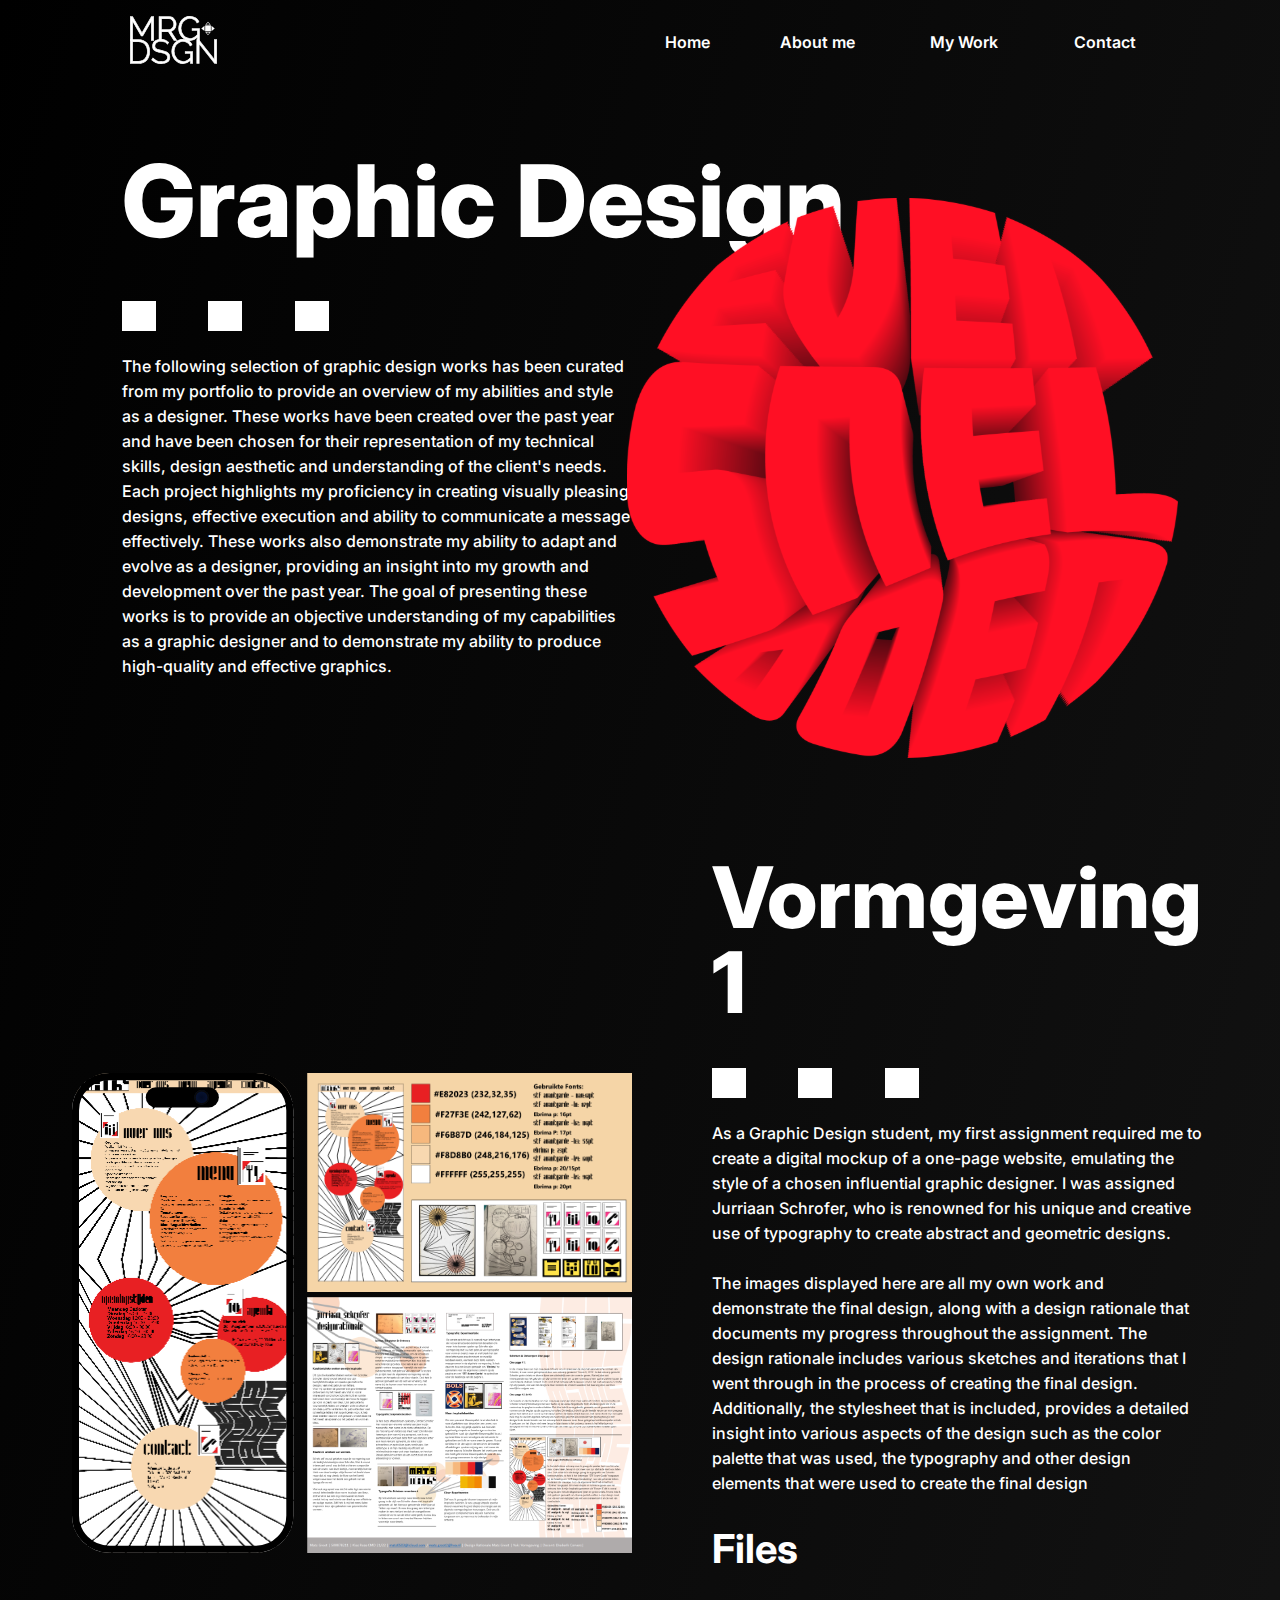
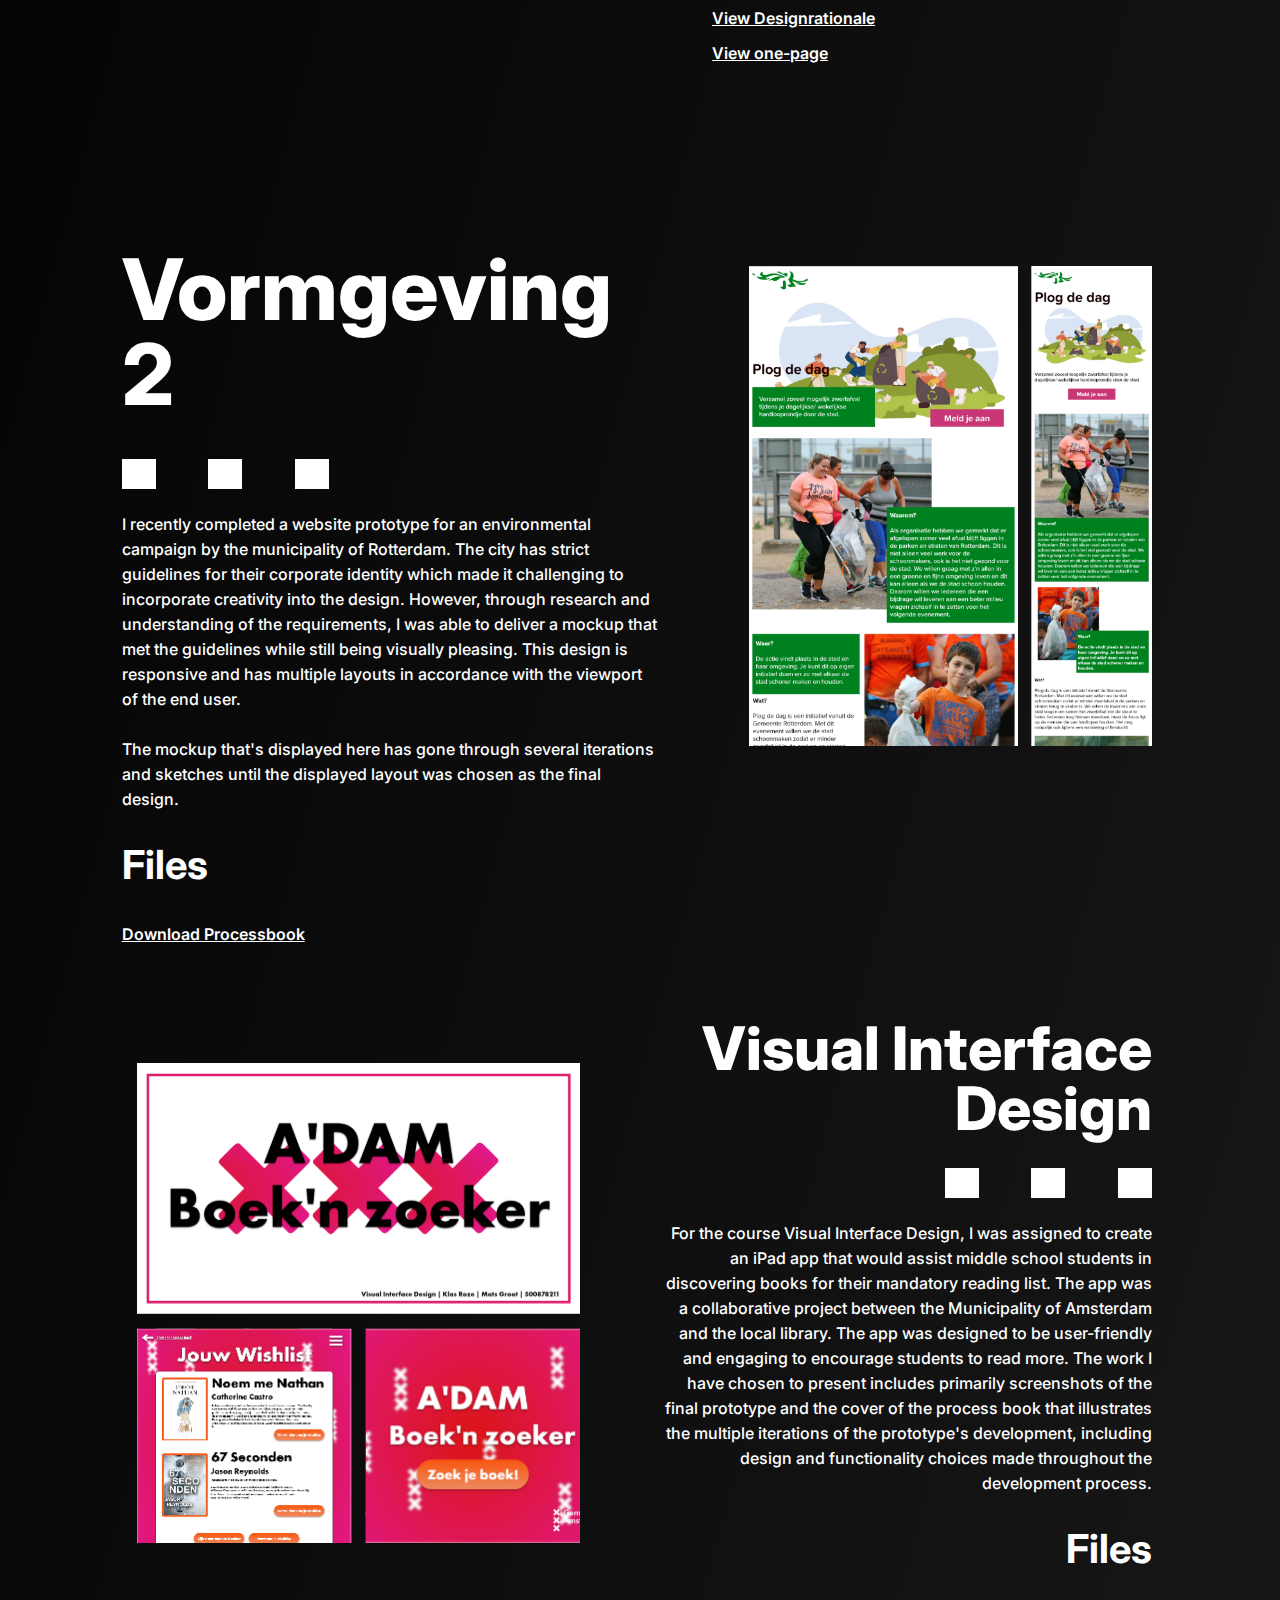
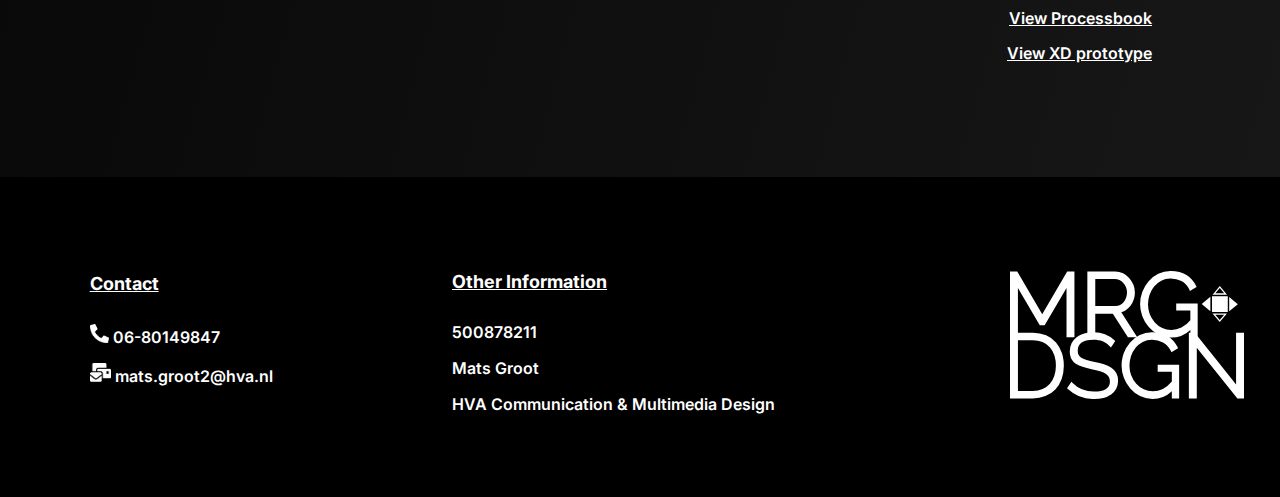
==== graphicdesign.html @ de5b10c1 "Add files via upload" ====
<!DOCTYPE html>
<html lang="en">

<head>
    <meta charset="UTF-8">
    <meta http-equiv="X-UA-Compatible" content="IE=edge">
    <meta name="viewport" content="width=device-width, initial-scale=1.0">
    <link rel="stylesheet" href="./stylesheet/styles.css">
    <link rel="preconnect" href="https://fonts.googleapis.com">
    <link rel="preconnect" href="https://fonts.gstatic.com" crossorigin>
    <link href="https://fonts.googleapis.com/css2?family=Inter:wght@200;400;600;800&display=swap" rel="stylesheet">
    <title>Document</title>
</head>

<body class="graphic">
    <header>
        <nav>
            <ul>
                <li>
                    <img src="./images/logo.svg" alt="MRG design logo">
                </li>

                <li>
                    <a href="index.html">Home</a>
                </li>

                <li>
                    <button data-target=".aboutme"><a href="index.html">About me</a></button>
                </li>

                <li>
                    <button data-target=".mywork"><a href="index.html">My Work</a></button>
                </li>

                <li>
                    <button data-target=".aboutme"><a href="index.html">Contact</a></button>
                </li>
            </ul>
        </nav>
    </header>

    <main>

        <div>
            <section class="introGRA">
                <h1>Graphic Design</h1>
                <img src="./images/blokkies.png" alt="">
                <p>The following selection of graphic design works has been curated from my portfolio to provide an overview of my abilities and style as a designer. These works have been created over the past year and have been chosen for their representation
                    of my technical skills, design aesthetic and understanding of the client's needs. Each project highlights my proficiency in creating visually pleasing designs, effective execution and ability to communicate a message effectively. These
                    works also demonstrate my ability to adapt and evolve as a designer, providing an insight into my growth and development over the past year. The goal of presenting these works is to provide an objective understanding of my capabilities
                    as a graphic designer and to demonstrate my ability to produce high-quality and effective graphics.
                </p>
            </section>

            <img class="evensneldoen" src="./images/evensnel3dletter.svg" alt="A picture of Mat Groot in a yellow shape">

        </div>

        <div>
            <img class="vrmg1" src="./images/vrmg1.svg" alt="A picture of Mat Groot in a yellow shape">

            <section class="Vormgeving1">
                <h2>Vormgeving 1</h2>
                <img src="./images/blokkies.png" alt="">
                <p>As a Graphic Design student, my first assignment required me to create a digital mockup of a one-page website, emulating the style of a chosen influential graphic designer. I was assigned Jurriaan Schrofer, who is renowned for his unique
                    and creative use of typography to create abstract and geometric designs. <br> <br>The images displayed here are all my own work and demonstrate the final design, along with a design rationale that documents my progress throughout the
                    assignment. The design rationale includes various sketches and iterations that I went through in the process of creating the final design. Additionally, the stylesheet that is included, provides a detailed insight into various aspects
                    of the design such as the color palette that was used, the typography and other design elements that were used to create the final design</p>

                <h3>Files</h3>
                <ul>
                    <li>
                        <a href="./downloads/designrationaleschrofer.pdf">View Designrationale</a>
                    </li>

                    <li>
                        <a href="./downloads/Roze_Mats_Groot_OnepageHER.pdf.pdf">View one-page</a>
                    </li>


                </ul>
            </section>
        </div>

        <div>
            <section class="vrgm2">
                <h2>Vormgeving 2</h2>
                <img src="./images/blokkies.png" alt="">
                <p>I recently completed a website prototype for an environmental campaign by the municipality of Rotterdam. The city has strict guidelines for their corporate identity which made it challenging to incorporate creativity into the design. However,
                    through research and understanding of the requirements, I was able to deliver a mockup that met the guidelines while still being visually pleasing. This design is responsive and has multiple layouts in accordance with the viewport
                    of the end user.<br> <br> The mockup that's displayed here has gone through several iterations and sketches until the displayed layout was chosen as the final design.

                </p>

                <h3>Files</h3>
                <ul>
                    <li>
                        <a href="./downloads/Vormgeving-2-Opdracht-1-Mats-Groot.pdf">Download Processbook</a>
                    </li>


                </ul>
            </section>

            <img class="vormgeving2" src="./images/plogdedag.png" alt="A picture of Mat Groot in a yellow shape">

        </div>


        <div>
            <img class="VIDimg" src="./images/vidimg.svg" alt="A picture of Mat Groot in a yellow shape">

            <section class="VID">
                <h2>Visual Interface Design</h2>
                <img src="./images/blokkies.png" alt="">
                <p>For the course Visual Interface Design, I was assigned to create an iPad app that would assist middle school students in discovering books for their mandatory reading list. The app was a collaborative project between the Municipality of
                    Amsterdam and the local library. The app was designed to be user-friendly and engaging to encourage students to read more. The work I have chosen to present includes primarily screenshots of the final prototype and the cover of the
                    process book that illustrates the multiple iterations of the prototype's development, including design and functionality choices made throughout the development process.</p>

                <h3>Files</h3>
                <ul>
                    <li>
                        <a href="./downloads/procesboek-ViD.pdf">View Processbook</a>
                    </li>

                    <li><a href="https://xd.adobe.com/view/7de446e4-b486-45df-a5fb-94dd8b6ad794-28b7/">View XD prototype</a></li>
                </ul>
            </section>
        </div>



    </main>

    <footer>

        <div>
            <section>
                <h5>Contact</h5>
                <ul>
                    <li><img src="./images/Icon awesome-phone-alt.png" alt="phone icon"> <span> 06-80149847</span></li>
                    <li><img src="./images/Icon awesome-mail-bulk.png" alt="Email icon"> <span> mats.groot2@hva.nl</span></li>
                </ul>
            </section>

            <section>
                <h5>Other Information</h5>
                <ul>
                    <li><span> 500878211</span></li>
                    <li> <span> Mats Groot</span></li>
                    <li> <span> HVA Communication & Multimedia Design</span></li>
                </ul>
            </section>
            <img src="./images/logo.svg" alt="MRG Design Logo">

        </div>
    </footer>

</body>

</html>
---- stylesheet/styles.css ----
body {
    background: linear-gradient(105deg, #000000, #181818);
    font-family: 'Inter', sans-serif;
    font-weight: 600;
    color: white;
    width: 100%;
    height: 100%;
    margin: 0;
    padding: 0;
}

header nav {
    margin-left: 7%;
    margin-right: 7%;
}

header nav ul {
    display: flex;
    flex-direction: row;
    justify-content: space-between;
    align-items: center;
    margin-right: 3em;
}

header nav ul li:first-of-type {
    flex-grow: 0.6;
}

header nav ul li img {
    height: 3em;
}

header nav ul li {
    list-style-type: none;
}

header nav ul li a {
    text-decoration: none;
    color: white;
}

header nav ul li a:hover {
    text-decoration: underline;
}

header nav ul li button {
    background: none;
    border-style: none;
    text-decoration: none;
    color: white;
    font-family: 'Inter', sans-serif;
    font-weight: 600;
    color: white;
    font-size: 1em;
}

header nav ul li button:hover {
    text-decoration: underline;
}

main {
    margin-left: 20%;
    margin-right: 10%;
}

main div {
    display: flex;
    justify-content: center;
    flex-direction: row;
}

main div .ik1 {
    margin-left: 60%;
    margin-right: 20%;
    margin-top: 8%;
    margin-bottom: 10%;
    height: 40em;
    z-index: 0;
}


/* CSS animatie voor de gele images */

@keyframes sway {
    0% {
        transform: rotate(-3deg);
    }
    50% {
        transform: rotate(3deg);
    }
    100% {
        transform: rotate(-3deg);
    }
}

.ik1 {
    animation: sway 16s ease-in-out infinite;
}

.ik2 {
    animation: sway 16s ease-in-out infinite;
}

.evensneldoen {
    animation: sway 10s ease-in-out infinite;
}


/* Eerst image code */

main section {
    font-weight: 500;
    font-size: 1em;
    line-height: 25px;
}

main .intro {
    position: absolute;
    margin-top: 2%;
    margin-bottom: 10%;
    font-weight: 500;
    z-index: 1;
}

main .intro h1 {
    line-height: 1em;
    font-weight: 800;
    font-size: 100px;
    margin-bottom: 0.5em;
}

main .intro p {
    width: 50%;
    font-weight: 500;
    font-size: 1em;
    line-height: 25px;
}

main div:nth-of-type(2) {
    margin-left: -15%;
}

main div .ik2 {
    margin-top: 5%;
    margin-bottom: 10%;
    margin-right: 5%;
    height: 40em;
    z-index: 0;
}

main h2 {
    line-height: 1em;
    font-weight: 800;
    font-size: 100px;
    margin-bottom: 0.5em;
}

main .aboutme h3 {
    font-weight: 800;
    font-size: 60px;
    margin-bottom: 0.8em;
}

main .aboutme ul {
    display: flex;
    flex-direction: row;
    padding-left: 0;
}

main .aboutme ul li {
    list-style-type: none;
    margin-right: 5em;
}

main .aboutme ul li:first-of-type {
    margin-right: 5%;
}

main .aboutme ul li:nth-of-type(2) {
    margin-right: -11%;
}

main .aboutme ul li img {
    height: 1.2em;
    margin-right: 10px;
}

main .mywork {
    display: flex;
    flex-direction: column;
    align-items: center;
    margin-left: -10%;
    margin-bottom: 4%;
}

main .myworkselection {
    display: flex;
    justify-content: space-between;
    align-items: center;
    margin-left: -11%;
    margin-bottom: 10%;
}

main .myworkselection section {
    width: 30em;
}

main .myworkselection section p {
    width: 90%;
    height: 100%;
}

main .myworkselection section img {
    height: 30em;
    margin-left: -8%;
}

main .myworkselection section a {
    color: white;
    font-size: 1.2em;
    font-weight: 600;
}

footer {
    height: 20em;
    background-color: #000000;
}

footer div {
    padding-top: 5%;
    display: flex;
    flex-direction: row;
    align-items: center;
}

footer div img {
    height: 8em;
}

footer section {
    margin-left: 7%;
    margin-right: 7%;
}

footer section:first-of-type {
    margin-bottom: 2%;
}

footer section h5 {
    font-size: 18px;
    text-decoration: underline;
}

footer section ul li {
    list-style-type: none;
    margin-top: 1em;
    padding-left: 0;
}

footer section ul {
    padding-left: 0;
}

footer section ul li img {
    height: 1.2em;
}

footer section:nth-of-type(2) {
    flex-grow: 0.8;
}


/* CSS Vormgeving tweede pagina */

.graphic div .introGRA {
    margin-left: -15%;
    margin-right: 20%;
}

.graphic div .introGRA h1 {
    line-height: 1em;
    font-weight: 800;
    font-size: 100px;
    margin-bottom: 0.5em;
}

.graphic div .introGRA p {
    width: 60%;
}

.graphic main div .evensneldoen {
    position: absolute;
    z-index: 0;
    right: 8%;
    top: 22%;
    height: 35em;
}

.graphic main div:nth-of-type(2) {
    margin-top: 10%;
    margin-bottom: 10%;
}

.graphic main div:nth-of-type(2) .vrmg1 {
    height: 30em;
    padding-right: 5em;
    padding-top: 15%;
    align-self: center;
}

.graphic .Vormgeving1 h2 {
    font-size: 85px;
}

.graphic .vormgeving2 {
    height: 30em;
    margin-right: -15%;
    margin-top: 10%;
    margin-bottom: 10%;
}

.graphic .vrgm2 h2 {
    font-size: 85px;
}

.graphic .vrgm2 {
    width: 60%;
    margin-left: -30%;
    padding-right: 10%;
}

.graphic div:nth-of-type(4) {
    margin-left: -10%;
    margin-bottom: 10%;
    position: relative;
}

.graphic .VIDimg {
    position: absolute;
    left: -3%;
    bottom: 20%;
    height: 30em;
    align-self: center;
}

.graphic .VID {
    width: 50%;
    text-align: right;
    margin-right: -50%;
}

.graphic .VID h2 {
    font-size: 60px;
}

.graphic section h3 {
    font-size: 40px;
}

.graphic section ul {
    padding-left: 0;
}

.graphic section ul li {
    list-style-type: none;
}

.graphic section ul li a {
    font-size: 1em;
    font-weight: 600;
    color: white;
    line-height: 35px;
}
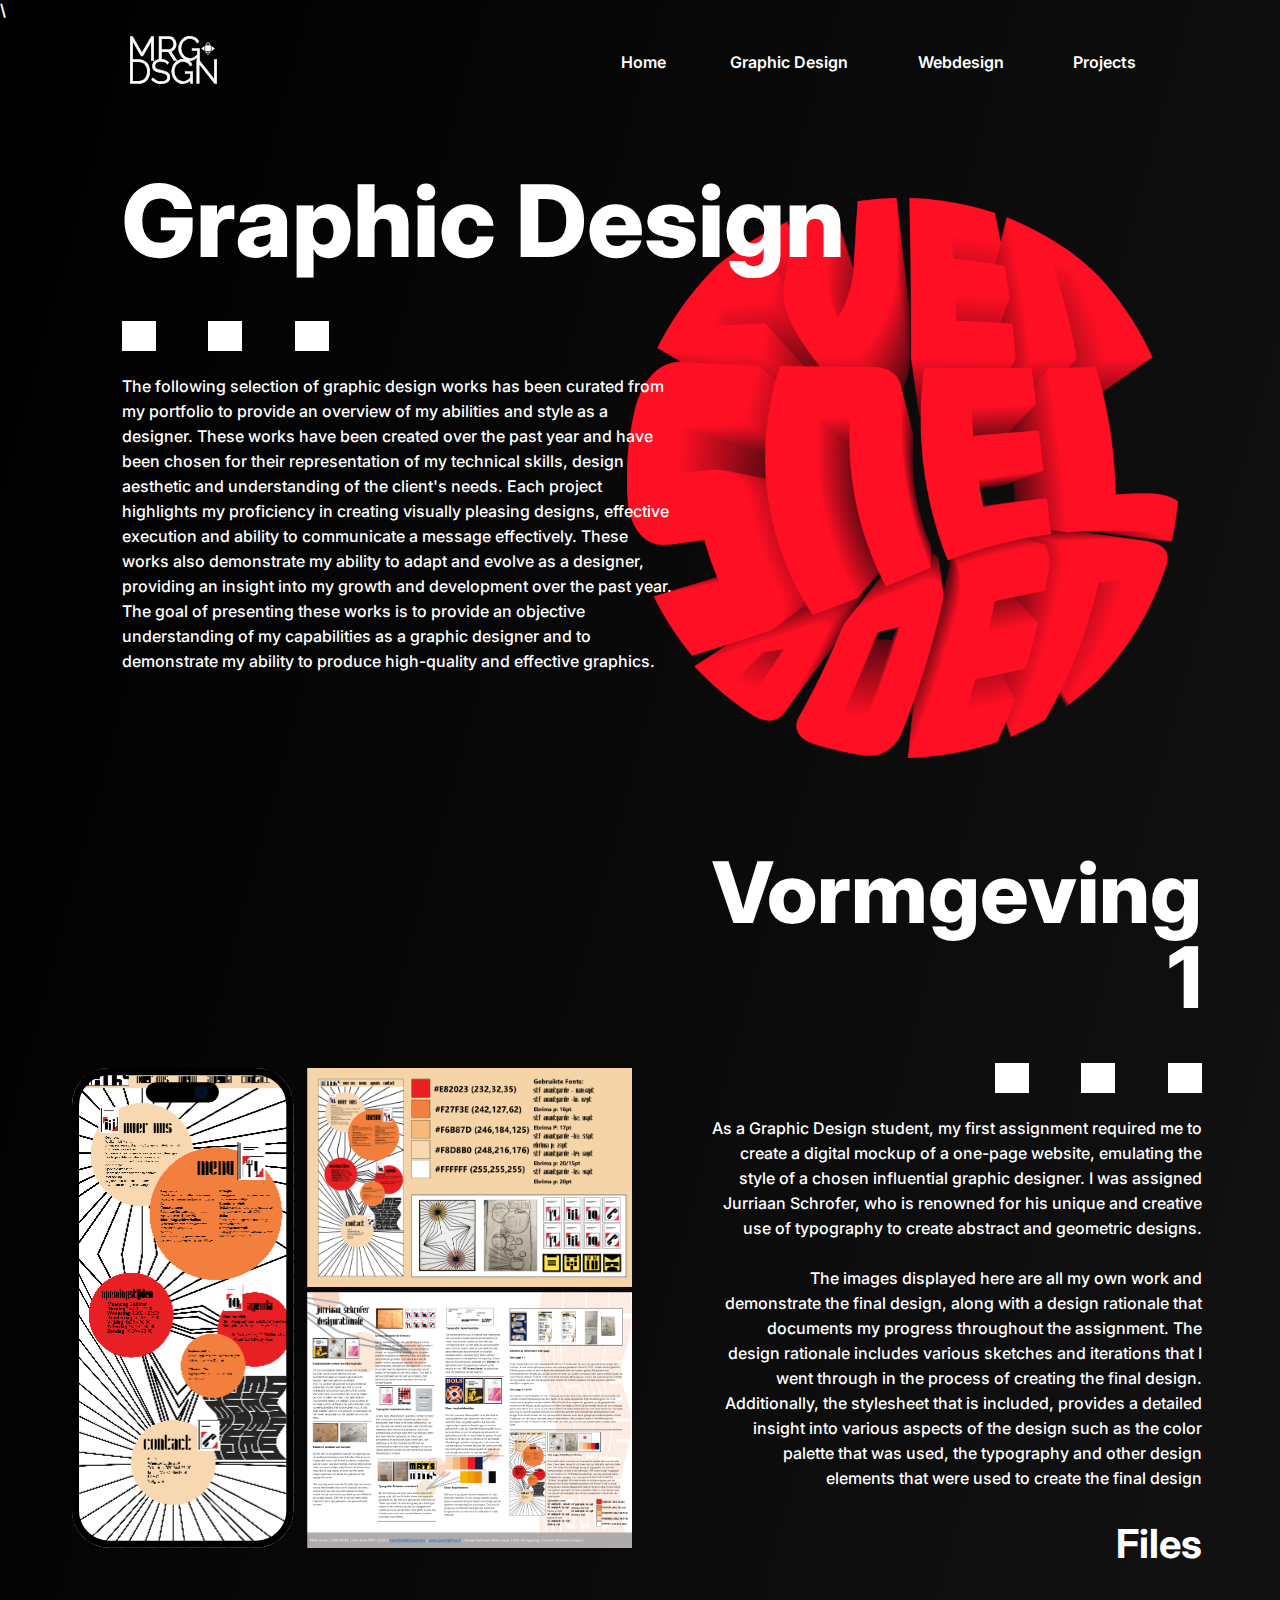
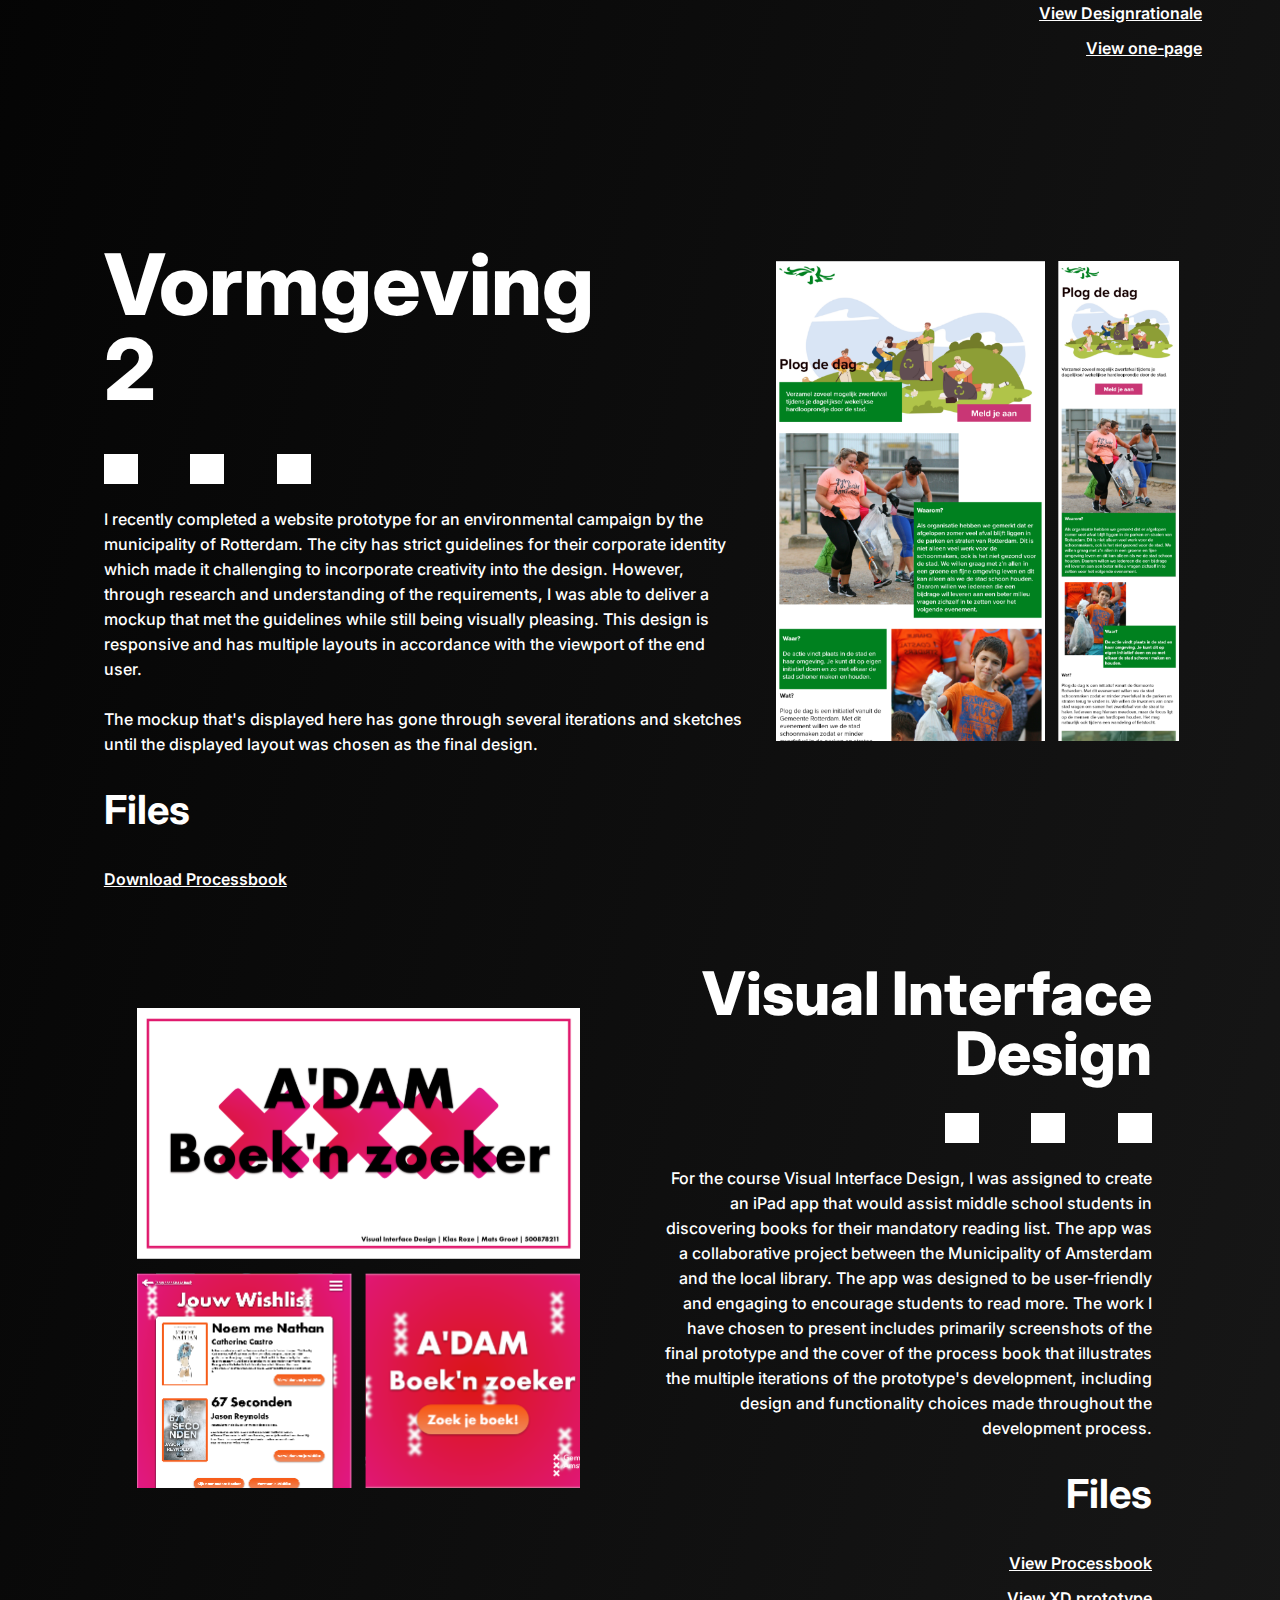
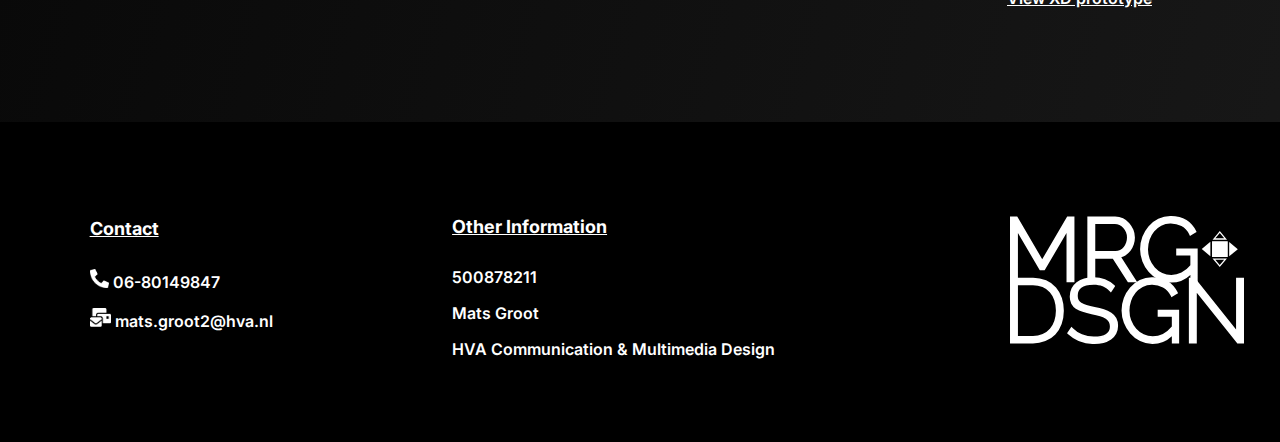
==== commit e254e24b: "Add files via upload" ====
--- a/graphicdesign.html
+++ b/graphicdesign.html
@@ -8,8 +8,9 @@
     <link rel="stylesheet" href="./stylesheet/styles.css">
     <link rel="preconnect" href="https://fonts.googleapis.com">
     <link rel="preconnect" href="https://fonts.gstatic.com" crossorigin>
-    <link href="https://fonts.googleapis.com/css2?family=Inter:wght@200;400;600;800&display=swap" rel="stylesheet">
-    <title>Document</title>
+    <link href="https://fonts.googleapis.com/css2?family=Inter:wght@200;400;600;800&display=swap" rel="stylesheet">\
+    <link rel="shortcut icon" type="image/png" href="./images/icon.png">
+    <title>Graphic Design</title>
 </head>
 
 <body class="graphic">
@@ -25,15 +26,15 @@
                 </li>
 
                 <li>
-                    <button data-target=".aboutme"><a href="index.html">About me</a></button>
+                    <button><a href="graphicdesign.html">Graphic Design</a></button>
                 </li>
 
                 <li>
-                    <button data-target=".mywork"><a href="index.html">My Work</a></button>
+                    <button><a href="webdesign.html">Webdesign</a></button>
                 </li>
 
                 <li>
-                    <button data-target=".aboutme"><a href="index.html">Contact</a></button>
+                    <button><a href="projects.html">Projects</a></button>
                 </li>
             </ul>
         </nav>
--- a/stylesheet/styles.css
+++ b/stylesheet/styles.css
@@ -9,6 +9,17 @@
     padding: 0;
 }
 
+
+/* States */
+
+a:hover {
+    border-style: dashed;
+    border-width: 1px;
+    border-radius: 2px;
+    padding: 2px;
+    transition: 0.1s;
+}
+
 header nav {
     margin-left: 7%;
     margin-right: 7%;
@@ -39,10 +50,6 @@
     color: white;
 }
 
-header nav ul li a:hover {
-    text-decoration: underline;
-}
-
 header nav ul li button {
     background: none;
     border-style: none;
@@ -52,10 +59,6 @@
     font-weight: 600;
     color: white;
     font-size: 1em;
-}
-
-header nav ul li button:hover {
-    text-decoration: underline;
 }
 
 main {
@@ -224,6 +227,7 @@
 footer {
     height: 20em;
     background-color: #000000;
+    width: 100%;
 }
 
 footer div {
@@ -285,12 +289,13 @@
 }
 
 .graphic div .introGRA p {
-    width: 60%;
+    width: 65%;
+    margin-right: -10em;
 }
 
 .graphic main div .evensneldoen {
     position: absolute;
-    z-index: 0;
+    z-index: -1;
     right: 8%;
     top: 22%;
     height: 35em;
@@ -308,15 +313,21 @@
     align-self: center;
 }
 
+.graphic .Vormgeving1 {
+    position: relative;
+    text-align: right;
+}
+
 .graphic .Vormgeving1 h2 {
     font-size: 85px;
 }
 
 .graphic .vormgeving2 {
     height: 30em;
-    margin-right: -15%;
+    padding-left: 5%;
     margin-top: 10%;
     margin-bottom: 10%;
+    margin-right: 2%;
 }
 
 .graphic .vrgm2 h2 {
@@ -325,8 +336,12 @@
 
 .graphic .vrgm2 {
     width: 60%;
-    margin-left: -30%;
+    margin-left: -12%;
     padding-right: 10%;
+}
+
+.graphic .vrgm2 p {
+    width: 40em;
 }
 
 .graphic div:nth-of-type(4) {
@@ -370,4 +385,69 @@
     font-weight: 600;
     color: white;
     line-height: 35px;
+}
+
+.graphic main div .ISGAimg {
+    position: absolute;
+    z-index: -1;
+    right: 8%;
+    top: 22%;
+    height: 35em;
+}
+
+.dragonimg {
+    height: 35em;
+    padding-right: 4em;
+    padding-left: 1em;
+    padding-top: 10%;
+}
+
+.fedimg {
+    height: 30em;
+    margin-right: -15%;
+    margin-top: 10%;
+    margin-bottom: 40%;
+}
+
+.fedlayout {
+    margin-right: 20%;
+    margin-left: -8%;
+}
+
+.fedlayout section {
+    padding-right: 10%;
+}
+
+.ddt {
+    height: 30em;
+    margin-top: 10%;
+    align-self: center;
+}
+
+.ddttekst {
+    padding-left: 4em;
+}
+
+.projectimg {
+    position: absolute;
+    z-index: 0;
+    right: 10em;
+    top: 22%;
+    height: 35em;
+}
+
+.beyondsec {
+    margin-left: -11em;
+    margin-bottom: 20%;
+    margin-right: 4em;
+    width: 70%;
+}
+
+.beyondsec h2 {
+    margin-right: -2em;
+}
+
+.beyondimg {
+    height: 30em;
+    margin-top: 22%;
 }